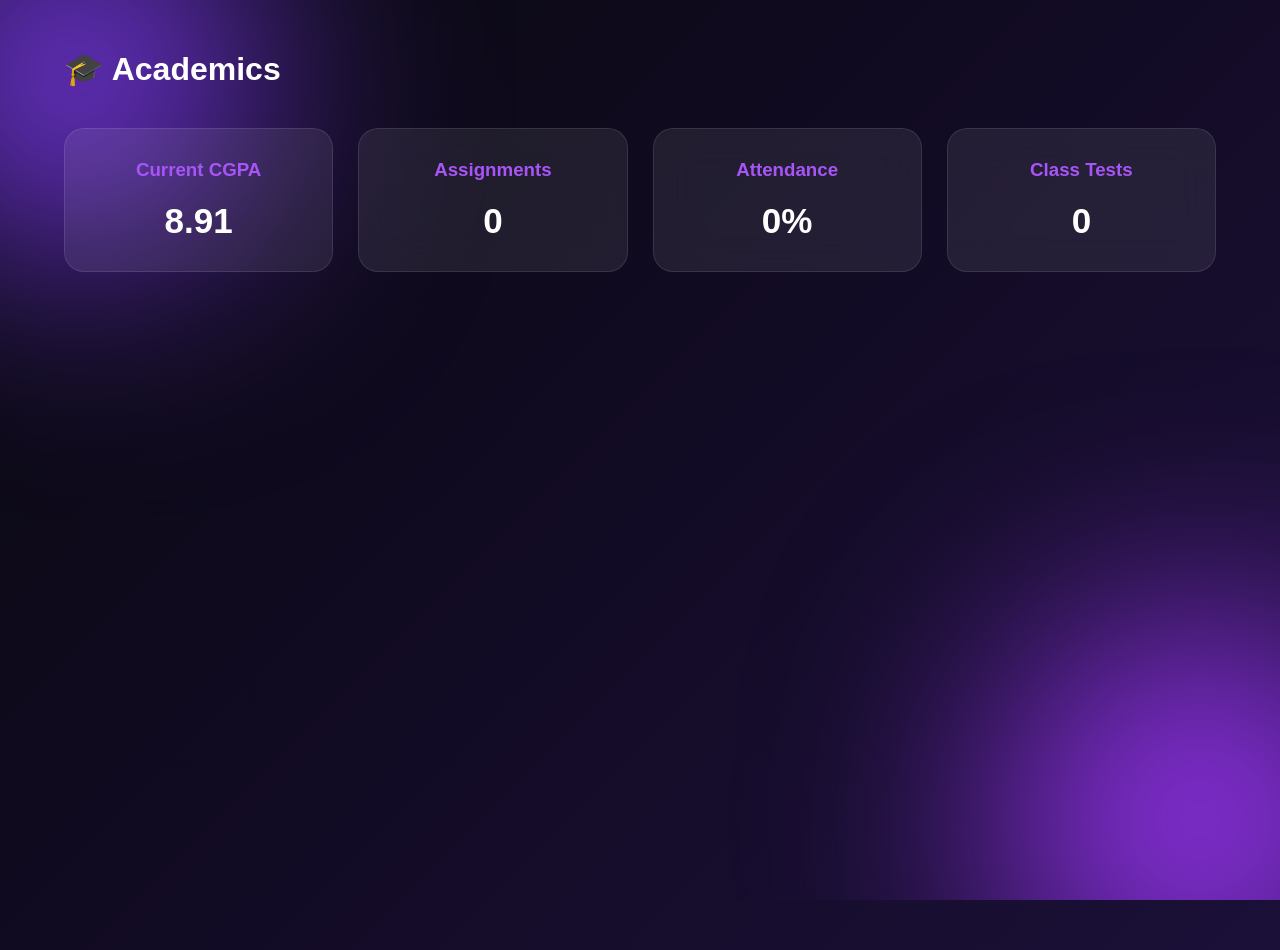
==== academics.html @ ce442202 "created taskbar and academics section" ====
<!DOCTYPE html>
<html lang="en">
<head>
    <meta charset="UTF-8">
    <meta name="viewport" content="width=device-width, initial-scale=1.0">
    <title>Academics | LifeOS</title>

    <link rel="stylesheet" href="assets/css/main.css">
    <link rel="stylesheet" href="assets/css/academics.css">
</head>

<body>

<div class="background">
    <div class="circle circle1"></div>
    <div class="circle circle2"></div>
</div>

<div class="academics-container">

    <h1>🎓 Academics</h1>

    <div class="stats">

        <div class="stat-card">
            <h3>Current CGPA</h3>
            <p id="cgpaValue">8.91</p>
        </div>

        <div class="stat-card">
            <h3>Assignments</h3>
            <p id="assignmentCount">0</p>
        </div>

        <div class="stat-card">
            <h3>Attendance</h3>
            <p id="attendanceValue">0%</p>
        </div>

        <div class="stat-card">
            <h3>Class Tests</h3>
            <p id="testCount">0</p>
        </div>

    </div>

</div>

<script src="assets/js/academics.js"></script>

</body>
</html>
---- assets/css/main.css ----
/* ==========================================================
   LifeOS v1.0
   Main Stylesheet
========================================================== */

/* Google Font */
*{
    margin:0;
    padding:0;
    box-sizing:border-box;
}

:root{

    --bg:#0B0B12;
    --card:rgba(255,255,255,.08);

    --purple:#8B5CF6;
    --purple-light:#A855F7;

    --white:#FFFFFF;
    --text:#D8D8D8;

}

html{
    scroll-behavior:smooth;
}

body{

    font-family:'Poppins',sans-serif;

    background:linear-gradient(
        135deg,
        #09090F,
        #120B24,
        #1B1038
    );

    color:var(--white);

    min-height:100vh;

}
/* ===========================
        NAVBAR
=========================== */

.navbar{

    width:100%;

    display:flex;

    justify-content:space-between;

    align-items:center;

    padding:25px 70px;

}

.logo{

    font-size:32px;

    font-weight:700;

    color:var(--purple-light);

}

.nav-links{

    display:flex;

    align-items:center;

    gap:30px;

}

.nav-links a{

    text-decoration:none;

    color:white;

    transition:.3s;

}

.nav-links a:hover{

    color:var(--purple-light);

}

.login-btn{

    padding:12px 25px;

    border:none;

    border-radius:12px;

    background:var(--purple);

    color:white;

    cursor:pointer;

    transition:.3s;

}

.login-btn:hover{

    transform:translateY(-3px);

}
/* ==========================================
            HERO SECTION
========================================== */

.hero{

    min-height:85vh;

    display:flex;

    justify-content:center;

    align-items:center;

    padding:40px;

}
.glass-card{

    width:min(900px,90%);

    padding:70px;

    border-radius:28px;

    background:rgba(255,255,255,.08);

    backdrop-filter:blur(25px);

    border:1px solid rgba(255,255,255,.12);

    box-shadow:
        0 20px 60px rgba(0,0,0,.35);

    text-align:center;
    animation:fadeUp 1s ease;
    opacity:1;

}

.start-btn{
    display: inline-block;
    text-decoration: none;

    padding:18px 45px;

    border:none;

    border-radius:15px;

    background:#8B5CF6;

    color:white;

    font-size:18px;

    cursor:pointer;

    transition:.3s;

}

.start-btn:hover{

    transform:translateY(-5px);

    background:#A855F7;

}
.start-btn{

    box-shadow:
        0 0 20px rgba(139,92,246,.5);

}

.start-btn:hover{

    transform:translateY(-5px) scale(1.05);

    box-shadow:
        0 0 35px rgba(168,85,247,.8);

}
/* ==========================
    Animated Background
========================== */

.background{

    position:fixed;

    inset:0;

    overflow:hidden;

    z-index:-1;

}

.circle{

    position:absolute;

    border-radius:50%;

    filter:blur(120px);

    animation:float 6s ease-in-out infinite alternate;

}

.circle1{

    width:350px;

    height:350px;

    background:#7C3AED;

    top:-100px;

    left:-100px;
    animation-duration:8s;

}

.circle2{

    width:400px;
    height:400px;
    background:#9333EA;

    bottom:-120px;
    right:-120px;

    animation-duration:10s;
    animation-delay:2s;
}

@keyframes float{

    0%{
        transform:translate(0,0) scale(1);
    }

    25%{
        transform:translate(40px,-50px) scale(1.08);
    }

    50%{
        transform:translate(-30px,-90px) scale(0.95);
    }

    75%{
        transform:translate(50px,-40px) scale(1.05);
    }

    100%{
        transform:translate(0,0) scale(1);
    }

}

@keyframes fadeUp{

    from{

        opacity:0;

        transform:translateY(60px);

    }

    to{

        opacity:1;

        transform:translateY(0);

    }

}
/* code here */
/* ========================= */
/* LOGIN PAGE */
/* ========================= */

.login-card {
    position: relative;
    z-index: 10;
    width: 420px;
    max-width: 90%;
    margin: 120px auto;
    padding: 45px;
    border-radius: 25px;

    background: rgba(255,255,255,0.08);
    backdrop-filter: blur(18px);
    -webkit-backdrop-filter: blur(18px);

    border: 1px solid rgba(255,255,255,0.12);

    text-align: center;

    box-shadow: 0 15px 40px rgba(0,0,0,.45);

    animation: fadeUp 0.8s ease;
}

.login-card h1{
    color:#9f5cff;
    font-size:40px;
    margin-bottom:10px;
}

.login-card h2{
    color:white;
    margin-bottom:8px;
}

.login-card p{
    color:#cfcfcf;
    margin-bottom:25px;
}

.login-card input{

    width:100%;
    padding:15px;

    margin-bottom:18px;

    border:none;
    outline:none;

    border-radius:12px;

    background:rgba(255,255,255,.08);

    color:white;

    font-size:16px;
}

.login-card input::placeholder{
    color:#bbbbbb;
}

.login-card button{

    width:100%;
    padding:15px;

    border:none;

    border-radius:12px;

    background:#8b5cf6;

    color:white;

    font-size:18px;

    font-weight:bold;

    cursor:pointer;

    transition:.3s;
}

.login-card button:hover{

    transform:translateY(-3px);

    box-shadow:0 0 25px #8b5cf6;
}

.signup-link{

    margin-top:25px;
}

.signup-link a{

    color:#9f5cff;

    text-decoration:none;

    font-weight:bold;
}

.signup-link a:hover{

    color:white;
}

@keyframes fadeUp{

    from{

        opacity:0;

        transform:translateY(40px);
    }

    to{

        opacity:1;

        transform:translateY(0);
    }
}
/* ========================= */
/* SIGN UP PAGE */
/* ========================= */

.signup-container{
    width:100%;
    min-height:100vh;

    display:flex;
    justify-content:center;
    align-items:center;

    padding:40px;
}

.signup-card{
    position: relative;
    z-index: 10;

    width:450px;

    background:rgba(255,255,255,0.08);

    border:1px solid rgba(255,255,255,0.15);

    border-radius:25px;

    backdrop-filter:blur(20px);

    padding:40px;

    text-align:center;

    box-shadow:0 15px 40px rgba(0,0,0,.35);

}

.signup-card h1{

    color:white;

    font-size:42px;

    margin-bottom:10px;

}

.signup-card p{

    color:#d8d8d8;

    margin-bottom:25px;

}

.signup-card form{

    display:flex;

    flex-direction:column;

    gap:18px;

}

.signup-card input{

    padding:15px;

    border:none;

    outline:none;

    border-radius:12px;

    font-size:16px;

    background:rgba(255,255,255,.12);

    color:white;

}

.signup-card input::placeholder{

    color:#d4d4d4;

}

.signup-card button{

    margin-top:10px;

}

.signup-card a{

    color:#8B5CF6;

    text-decoration:none;

    font-weight:bold;

}
---- assets/css/academics.css ----
.academics-container{

    width:90%;
    margin:50px auto;

}

.academics-container h1{

    margin-bottom:40px;

}

.stats{

    display:grid;

    grid-template-columns:repeat(auto-fit,minmax(250px,1fr));

    gap:25px;

}

.stat-card{

    background:rgba(255,255,255,.08);

    backdrop-filter:blur(20px);

    border-radius:20px;

    padding:30px;

    text-align:center;

    border:1px solid rgba(255,255,255,.1);

    transition:.3s;

}

.stat-card:hover{

    transform:translateY(-8px);

}

.stat-card h3{

    color:#A855F7;

    margin-bottom:20px;

}

.stat-card p{

    font-size:35px;

    font-weight:bold;

}
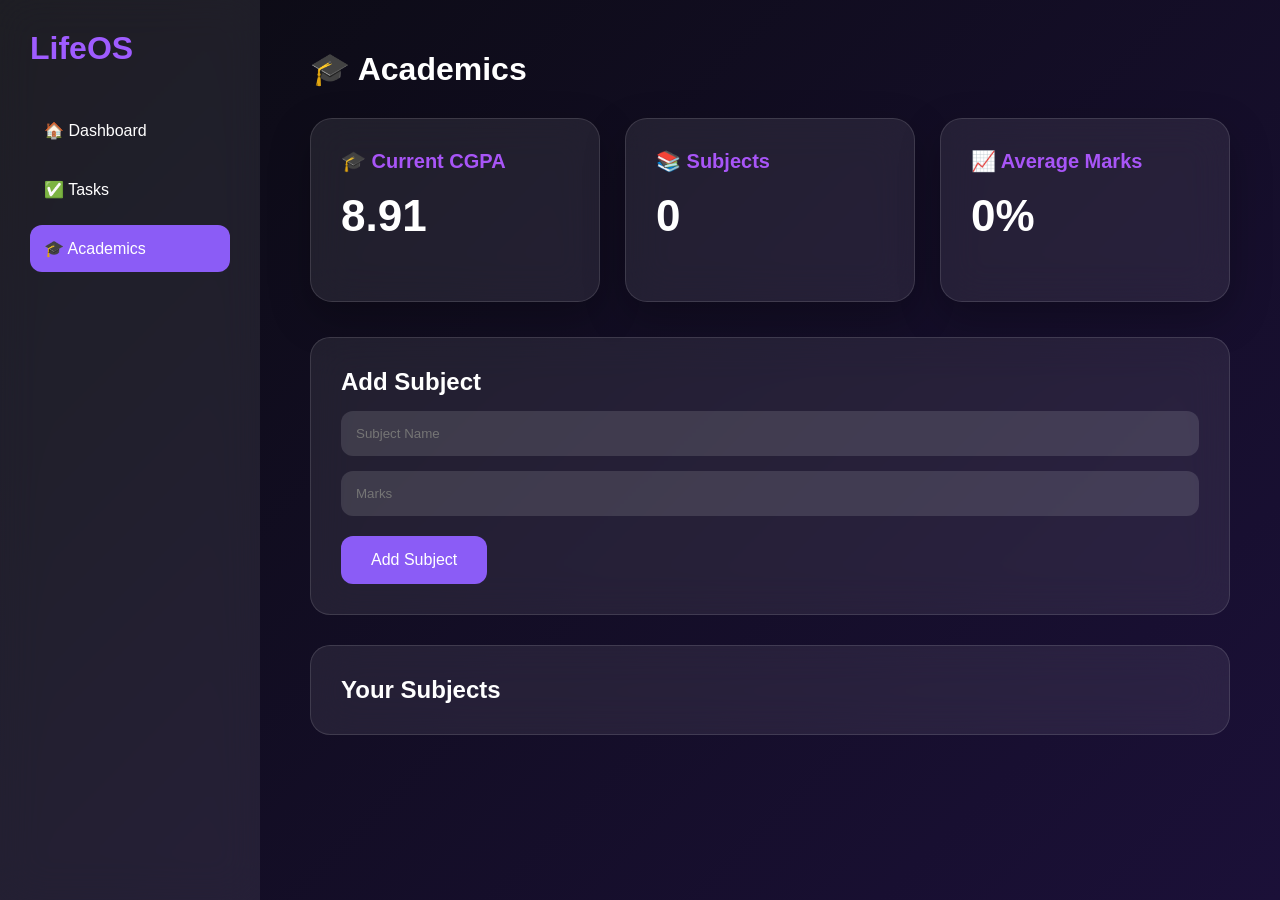
==== commit 01c1d3fd: "made academis page" ====
--- a/academics.html
+++ b/academics.html
@@ -1,45 +1,82 @@
 <!DOCTYPE html>
 <html lang="en">
+
 <head>
+
     <meta charset="UTF-8">
+
     <meta name="viewport" content="width=device-width, initial-scale=1.0">
+
     <title>Academics | LifeOS</title>
 
-    <link rel="stylesheet" href="assets/css/main.css">
     <link rel="stylesheet" href="assets/css/academics.css">
+
 </head>
 
 <body>
 
-<div class="background">
-    <div class="circle circle1"></div>
-    <div class="circle circle2"></div>
+<div class="sidebar">
+
+    <h1>LifeOS</h1>
+
+    <a href="dashboard.html">🏠 Dashboard</a>
+
+    <a href="tasks.html">✅ Tasks</a>
+
+    <a href="academics.html" class="active">🎓 Academics</a>
+
 </div>
 
-<div class="academics-container">
+<div class="content">
 
     <h1>🎓 Academics</h1>
 
-    <div class="stats">
+    <div class="stats-grid">
 
         <div class="stat-card">
-            <h3>Current CGPA</h3>
-            <p id="cgpaValue">8.91</p>
+            <h3>🎓 Current CGPA</h3>
+            <h1 id="cgpaValue">8.91</h1>
         </div>
 
         <div class="stat-card">
-            <h3>Assignments</h3>
-            <p id="assignmentCount">0</p>
+            <h3>📚 Subjects</h3>
+            <h1 id="subjectCount">0</h1>
         </div>
 
         <div class="stat-card">
-            <h3>Attendance</h3>
-            <p id="attendanceValue">0%</p>
+            <h3>📈 Average Marks</h3>
+            <h1 id="averageMarks">0%</h1>
         </div>
 
-        <div class="stat-card">
-            <h3>Class Tests</h3>
-            <p id="testCount">0</p>
+    </div>
+
+    <div class="subject-card">
+
+        <h2>Add Subject</h2>
+
+        <input
+            id="subjectName"
+            placeholder="Subject Name">
+
+        <input
+            id="subjectMarks"
+            type="number"
+            placeholder="Marks">
+
+        <button id="addSubjectBtn">
+
+            Add Subject
+
+        </button>
+
+    </div>
+
+    <div class="subject-list">
+
+        <h2>Your Subjects</h2>
+
+        <div id="subjectsContainer">
+
         </div>
 
     </div>
@@ -49,4 +86,5 @@
 <script src="assets/js/academics.js"></script>
 
 </body>
+
 </html>
--- a/assets/css/academics.css
+++ b/assets/css/academics.css
@@ -1,41 +1,199 @@
-.academics-container{
-
-    width:90%;
-    margin:50px auto;
-
-}
-
-.academics-container h1{
+*{
+    margin:0;
+    padding:0;
+    box-sizing:border-box;
+    font-family:Poppins,sans-serif;
+}
+
+body{
+
+    display:flex;
+
+    min-height:100vh;
+
+    background:linear-gradient(135deg,#0B0B12,#1B1038);
+
+    color:white;
+
+}
+
+.sidebar{
+
+    width:260px;
+
+    background:rgba(255,255,255,.08);
+
+    backdrop-filter:blur(20px);
+
+    padding:30px;
+
+}
+
+.sidebar h1{
+
+    color:#9f5cff;
 
     margin-bottom:40px;
 
 }
 
-.stats{
+.sidebar a{
+
+    display:block;
+
+    text-decoration:none;
+
+    color:white;
+
+    padding:14px;
+
+    margin-bottom:12px;
+
+    border-radius:12px;
+
+    transition:.3s;
+
+}
+
+.sidebar a:hover,
+.sidebar .active{
+
+    background:#8B5CF6;
+
+}
+
+.content{
+
+    flex:1;
+
+    padding:50px;
+
+}
+
+.content h1{
+
+    margin-bottom:30px;
+
+}
+
+.cgpa-card,
+.subject-card,
+.subject-list{
+
+    background:rgba(255,255,255,.08);
+
+    backdrop-filter:blur(20px);
+
+    border:1px solid rgba(255,255,255,.12);
+
+    border-radius:20px;
+
+    padding:30px;
+
+    margin-bottom:30px;
+
+}
+
+.cgpa-card h2{
+
+    color:#b36cff;
+
+    margin-bottom:10px;
+
+}
+
+.subject-card input{
+
+    width:100%;
+
+    padding:15px;
+
+    margin-top:15px;
+
+    border:none;
+
+    border-radius:12px;
+
+    background:rgba(255,255,255,.12);
+
+    color:white;
+
+}
+
+.subject-card button{
+
+    margin-top:20px;
+
+    padding:15px 30px;
+
+    border:none;
+
+    border-radius:12px;
+
+    background:#8B5CF6;
+
+    color:white;
+
+    cursor:pointer;
+
+    font-size:16px;
+
+}
+
+.subject-card button:hover{
+
+    background:#9f5cff;
+
+}
+
+.subject{
+
+    display:flex;
+
+    justify-content:space-between;
+
+    align-items:center;
+
+    padding:15px;
+
+    margin-top:15px;
+
+    border-radius:12px;
+
+    background:rgba(255,255,255,.06);
+
+}
+/* ===========================
+      Statistics Cards
+=========================== */
+
+.stats-grid{
 
     display:grid;
 
-    grid-template-columns:repeat(auto-fit,minmax(250px,1fr));
+    grid-template-columns:repeat(3,1fr);
 
     gap:25px;
 
+    margin-bottom:35px;
+
 }
 
 .stat-card{
 
     background:rgba(255,255,255,.08);
 
+    border:1px solid rgba(255,255,255,.12);
+
     backdrop-filter:blur(20px);
 
-    border-radius:20px;
+    border-radius:22px;
 
     padding:30px;
 
-    text-align:center;
-
-    border:1px solid rgba(255,255,255,.1);
-
-    transition:.3s;
+    transition:.35s;
+
+    box-shadow:0 15px 40px rgba(0,0,0,.25);
 
 }
 
@@ -43,20 +201,26 @@
 
     transform:translateY(-8px);
 
+    box-shadow:0 25px 55px rgba(139,92,246,.35);
+
+    border:1px solid #8B5CF6;
+
 }
 
 .stat-card h3{
 
     color:#A855F7;
 
-    margin-bottom:20px;
-
-}
-
-.stat-card p{
-
-    font-size:35px;
-
-    font-weight:bold;
+    font-size:20px;
+
+    margin-bottom:18px;
+
+}
+
+.stat-card h1{
+
+    font-size:44px;
+
+    color:white;
 
 }
